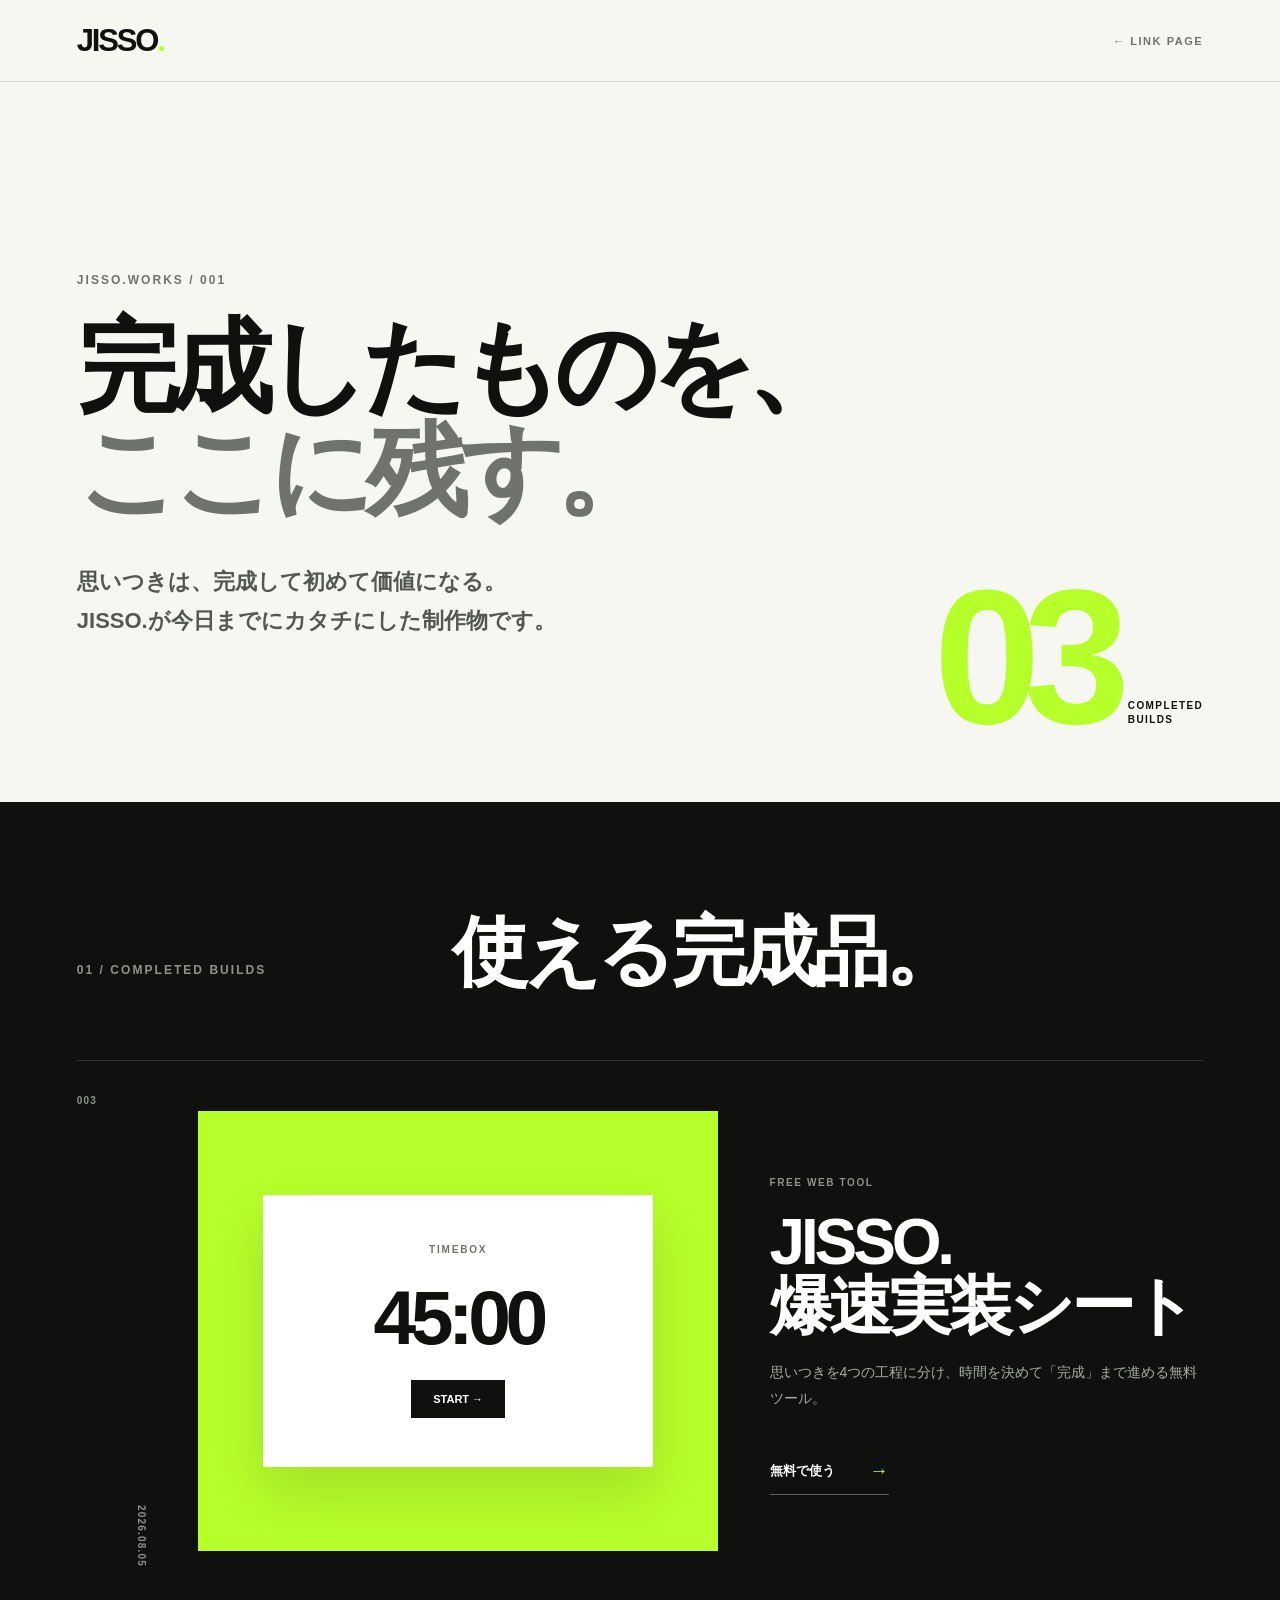
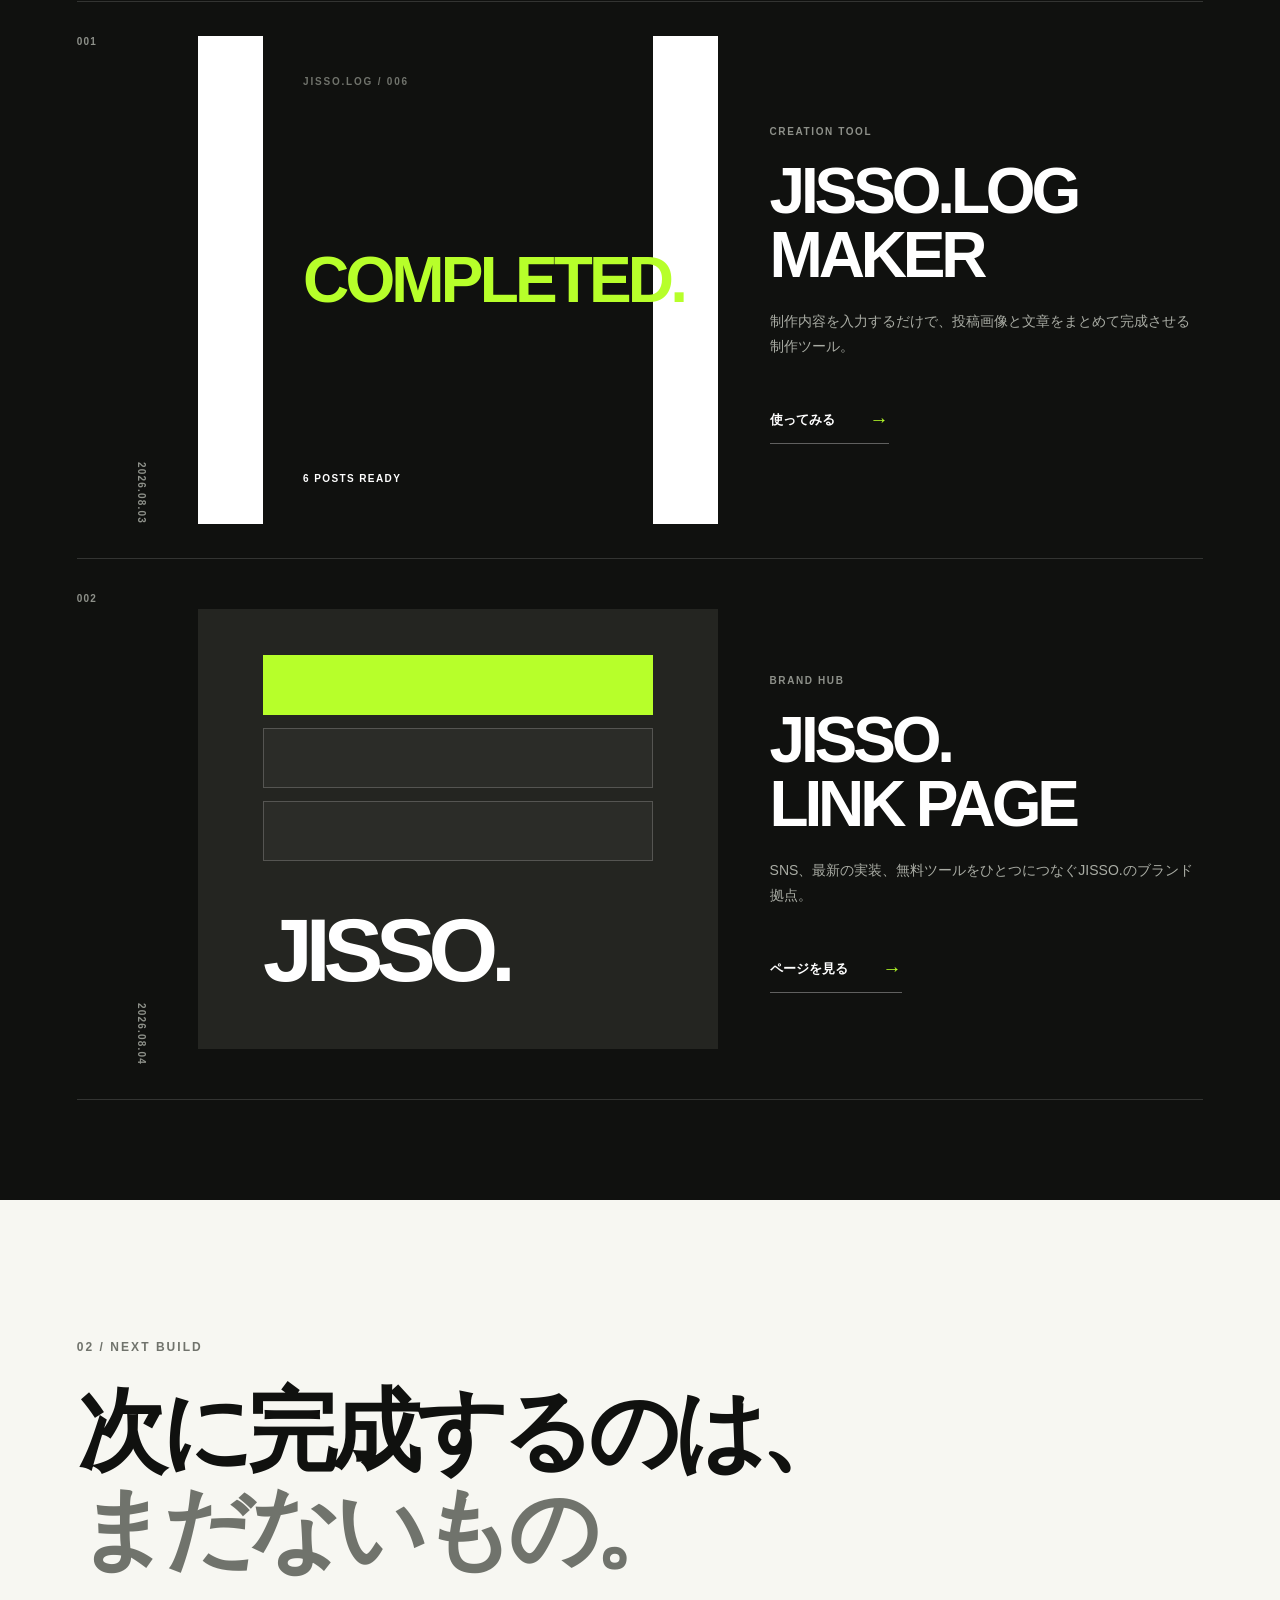
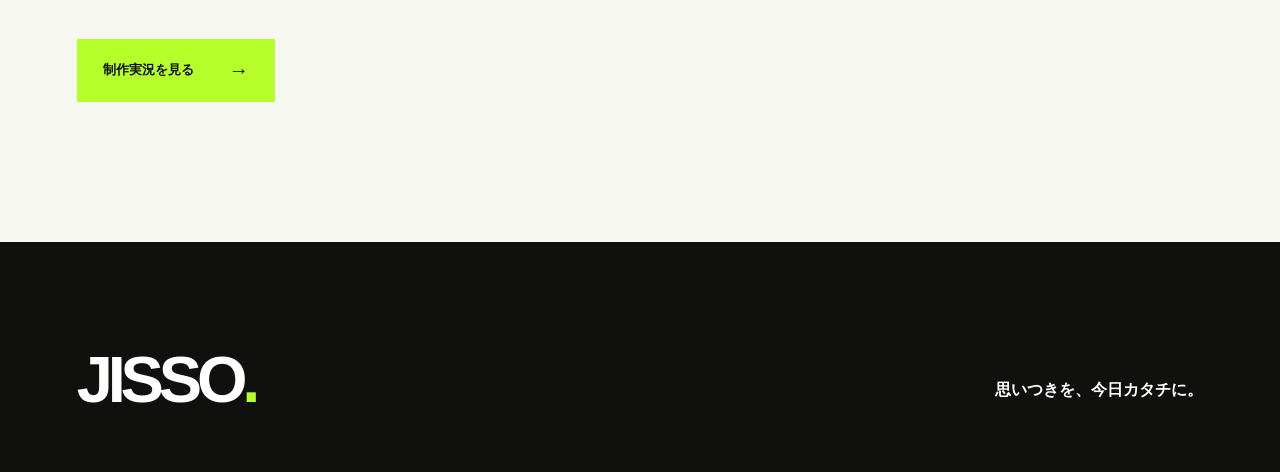
==== works/index.html @ 5e2a34ec "Add files via upload Fix JISSO.WORKS folder structure" ====
<!doctype html>
<html lang="ja">
<head>
  <meta charset="utf-8">
  <meta name="viewport" content="width=device-width,initial-scale=1,viewport-fit=cover">
  <meta name="theme-color" content="#10110f">
  <meta name="description" content="JISSO.が完成させたWebツールと制作物のギャラリー。">
  <title>JISSO.WORKS｜完成ギャラリー</title>
  <link rel="icon" href="../assets/jisso-icon.svg">
  <link rel="stylesheet" href="style.css">
</head>
<body>
  <header class="nav">
    <a class="brand" href="../" aria-label="JISSO.トップへ">JISSO<span>.</span></a>
    <a class="back" href="../">← LINK PAGE</a>
  </header>

  <main>
    <section class="hero">
      <p class="eyebrow">JISSO.WORKS / 001</p>
      <h1>完成したものを、<br><span>ここに残す。</span></h1>
      <p class="lead">思いつきは、完成して初めて価値になる。<br>JISSO.が今日までにカタチにした制作物です。</p>
      <div class="count"><strong>03</strong><span>COMPLETED<br>BUILDS</span></div>
    </section>

    <section class="works" aria-labelledby="works-title">
      <div class="section-head">
        <p>01 / COMPLETED BUILDS</p>
        <h2 id="works-title">使える完成品。</h2>
      </div>

      <div class="work-list">
        <article class="work-card featured">
          <a class="card-link" href="../free/bakusoku-sheet/" aria-label="JISSO.爆速実装シートを使う">
            <div class="meta"><span>003</span><time datetime="2026-08-05">2026.08.05</time></div>
            <div class="visual visual-sheet" aria-hidden="true">
              <div class="mini-window"><small>TIMEBOX</small><strong>45:00</strong><i>START →</i></div>
            </div>
            <div class="copy">
              <p>FREE WEB TOOL</p>
              <h3>JISSO.<br>爆速実装シート</h3>
              <p class="description">思いつきを4つの工程に分け、時間を決めて「完成」まで進める無料ツール。</p>
              <span class="action">無料で使う <b>→</b></span>
            </div>
          </a>
        </article>

        <article class="work-card">
          <a class="card-link" href="../tools/jisso-log-maker/" aria-label="JISSO.LOG MAKERを使う">
            <div class="meta"><span>001</span><time datetime="2026-08-03">2026.08.03</time></div>
            <div class="visual visual-log" aria-hidden="true">
              <div class="log-card"><small>JISSO.LOG / 006</small><strong>COMPLETED.</strong><i>6 POSTS READY</i></div>
            </div>
            <div class="copy">
              <p>CREATION TOOL</p>
              <h3>JISSO.LOG<br>MAKER</h3>
              <p class="description">制作内容を入力するだけで、投稿画像と文章をまとめて完成させる制作ツール。</p>
              <span class="action">使ってみる <b>→</b></span>
            </div>
          </a>
        </article>

        <article class="work-card dark">
          <a class="card-link" href="../" aria-label="JISSO.リンクページを見る">
            <div class="meta"><span>002</span><time datetime="2026-08-04">2026.08.04</time></div>
            <div class="visual visual-link" aria-hidden="true">
              <div class="link-stack"><i></i><i></i><i></i><strong>JISSO.</strong></div>
            </div>
            <div class="copy">
              <p>BRAND HUB</p>
              <h3>JISSO.<br>LINK PAGE</h3>
              <p class="description">SNS、最新の実装、無料ツールをひとつにつなぐJISSO.のブランド拠点。</p>
              <span class="action">ページを見る <b>→</b></span>
            </div>
          </a>
        </article>
      </div>
    </section>

    <section class="next">
      <p>02 / NEXT BUILD</p>
      <h2>次に完成するのは、<br><span>まだないもの。</span></h2>
      <a href="https://www.threads.com/@jisso.jp" target="_blank" rel="noopener noreferrer">制作実況を見る <b>→</b></a>
    </section>
  </main>

  <footer><strong>JISSO<span>.</span></strong><p>思いつきを、今日カタチに。</p></footer>
</body>
</html>
---- works/style.css ----
:root{--ink:#10110f;--lime:#b7ff2a;--paper:#f7f7f2;--gray:#70736c;--line:#d7d8d1}*{box-sizing:border-box}html{scroll-behavior:smooth}body{margin:0;background:var(--paper);color:var(--ink);font-family:Inter,"Noto Sans JP",Arial,sans-serif;-webkit-font-smoothing:antialiased}.nav{height:82px;padding:0 clamp(24px,6vw,92px);display:flex;align-items:center;justify-content:space-between;border-bottom:1px solid var(--line)}.brand{color:var(--ink);font-size:31px;font-weight:900;letter-spacing:-.07em;text-decoration:none}.brand span,footer span{color:var(--lime)}.back{color:var(--gray);font-size:11px;font-weight:850;letter-spacing:.14em;text-decoration:none}.hero{min-height:720px;padding:110px clamp(24px,6vw,92px) 80px;position:relative;display:flex;flex-direction:column;justify-content:center;overflow:hidden}.eyebrow,.section-head>p,.next>p{font-size:12px;font-weight:850;letter-spacing:.17em;color:var(--gray);margin:0 0 28px}.hero h1{font-size:clamp(58px,8vw,118px);line-height:1.02;letter-spacing:-.075em;margin:0}.hero h1 span{color:var(--gray)}.lead{font-size:clamp(16px,2vw,22px);font-weight:600;line-height:1.8;color:#555850;margin:38px 0 0}.count{position:absolute;right:clamp(24px,6vw,92px);bottom:75px;display:flex;align-items:flex-end;gap:15px}.count strong{font-size:clamp(90px,15vw,210px);line-height:.73;letter-spacing:-.09em;color:var(--lime)}.count span{font-size:10px;font-weight:900;line-height:1.4;letter-spacing:.14em}.works{background:var(--ink);color:#fff;padding:100px clamp(24px,6vw,92px)}.section-head{display:grid;grid-template-columns:1fr 2fr;align-items:end;margin-bottom:55px}.section-head>p{color:#90938b}.section-head h2{font-size:clamp(42px,6vw,76px);letter-spacing:-.06em;margin:0}.work-list{border-top:1px solid #ffffff25}.work-card{border-bottom:1px solid #ffffff25}.card-link{min-height:540px;padding:34px 0;display:grid;grid-template-columns:70px minmax(280px,1.2fr) minmax(320px,1fr);gap:clamp(25px,4vw,70px);align-items:center;color:#fff;text-decoration:none}.meta{height:100%;display:flex;flex-direction:column;justify-content:space-between;color:#8e918a;font-size:10px;font-weight:800;letter-spacing:.12em}.meta time{writing-mode:vertical-rl}.visual{min-height:440px;display:grid;place-items:center;overflow:hidden;transition:transform .3s ease}.card-link:hover .visual{transform:translateY(-7px)}.visual-sheet{background:var(--lime)}.mini-window{width:75%;height:62%;background:#fff;color:var(--ink);padding:40px;display:flex;flex-direction:column;align-items:center;justify-content:center;box-shadow:0 25px 50px #10110f20}.mini-window small,.log-card small{font-size:10px;font-weight:900;letter-spacing:.18em;color:var(--gray)}.mini-window strong{font-size:clamp(50px,6vw,88px);letter-spacing:-.07em;margin:18px 0}.mini-window i{font-style:normal;background:var(--ink);color:#fff;padding:13px 22px;font-size:11px;font-weight:900}.visual-log{background:#fff}.log-card{width:75%;aspect-ratio:4/5;background:var(--ink);padding:40px;display:flex;flex-direction:column;justify-content:space-between}.log-card strong{font-size:clamp(35px,5vw,67px);letter-spacing:-.06em;color:var(--lime)}.log-card i{font-style:normal;font-size:10px;font-weight:900;letter-spacing:.14em;color:#fff}.visual-link{background:#242521}.link-stack{width:75%;display:flex;flex-direction:column;gap:13px}.link-stack i{height:60px;border:1px solid #ffffff32;background:#ffffff08}.link-stack i:first-child{background:var(--lime);border:0}.link-stack strong{font-size:clamp(55px,7vw,100px);letter-spacing:-.08em;margin-top:25px}.copy>p:first-child{font-size:10px;font-weight:900;letter-spacing:.16em;color:#8e918a}.copy h3{font-size:clamp(40px,5vw,68px);line-height:1;letter-spacing:-.065em;margin:22px 0}.description{max-width:480px;color:#a9aca4;font-size:14px;line-height:1.8}.action{display:inline-flex;gap:35px;align-items:center;margin-top:35px;padding-bottom:12px;border-bottom:1px solid #ffffff55;font-size:13px;font-weight:900}.action b{color:var(--lime);font-size:19px}.next{padding:140px clamp(24px,6vw,92px)}.next h2{font-size:clamp(48px,7vw,98px);line-height:1.1;letter-spacing:-.065em;margin:0}.next h2 span{color:var(--gray)}.next a{display:inline-flex;align-items:center;gap:35px;margin-top:60px;background:var(--lime);color:var(--ink);padding:20px 26px;text-decoration:none;font-size:13px;font-weight:900}.next a b{font-size:20px}footer{min-height:230px;background:var(--ink);color:#fff;padding:55px clamp(24px,6vw,92px);display:flex;align-items:flex-end;justify-content:space-between}footer strong{font-size:65px;letter-spacing:-.08em}footer p{font-weight:800}@media(max-width:800px){.nav{height:68px}.hero{min-height:670px;padding-top:95px;justify-content:flex-start}.hero h1{font-size:56px}.lead br{display:none}.count{right:24px;bottom:65px}.count strong{font-size:110px}.section-head{display:block}.section-head h2{margin-top:15px}.works{padding-top:75px;padding-bottom:75px}.card-link{min-height:auto;grid-template-columns:35px 1fr;gap:16px 15px;padding:30px 0}.meta{grid-row:1 / span 2}.visual{min-height:320px}.copy{grid-column:2}.copy h3{font-size:43px}.description{font-size:13px}.next{padding-top:100px;padding-bottom:100px}.next h2{font-size:52px}footer{min-height:200px;display:block}footer p{margin-top:30px}}
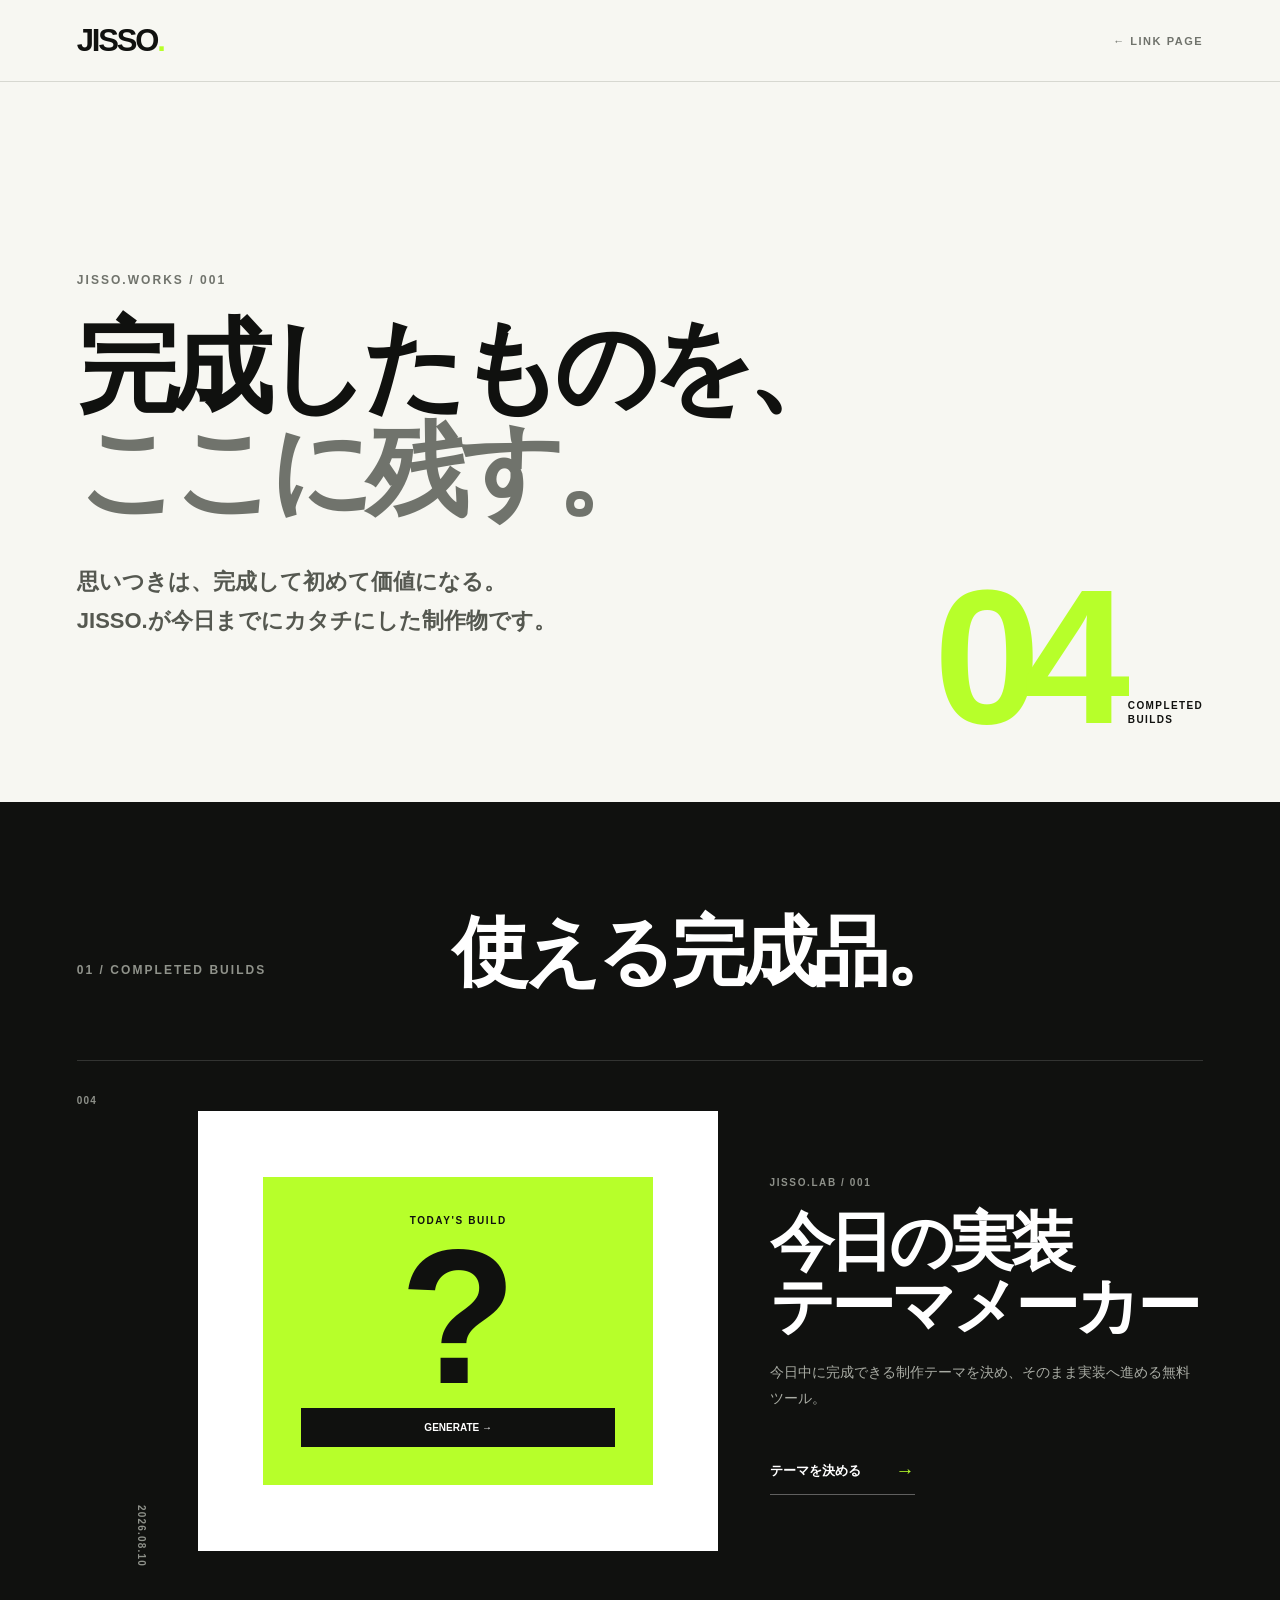
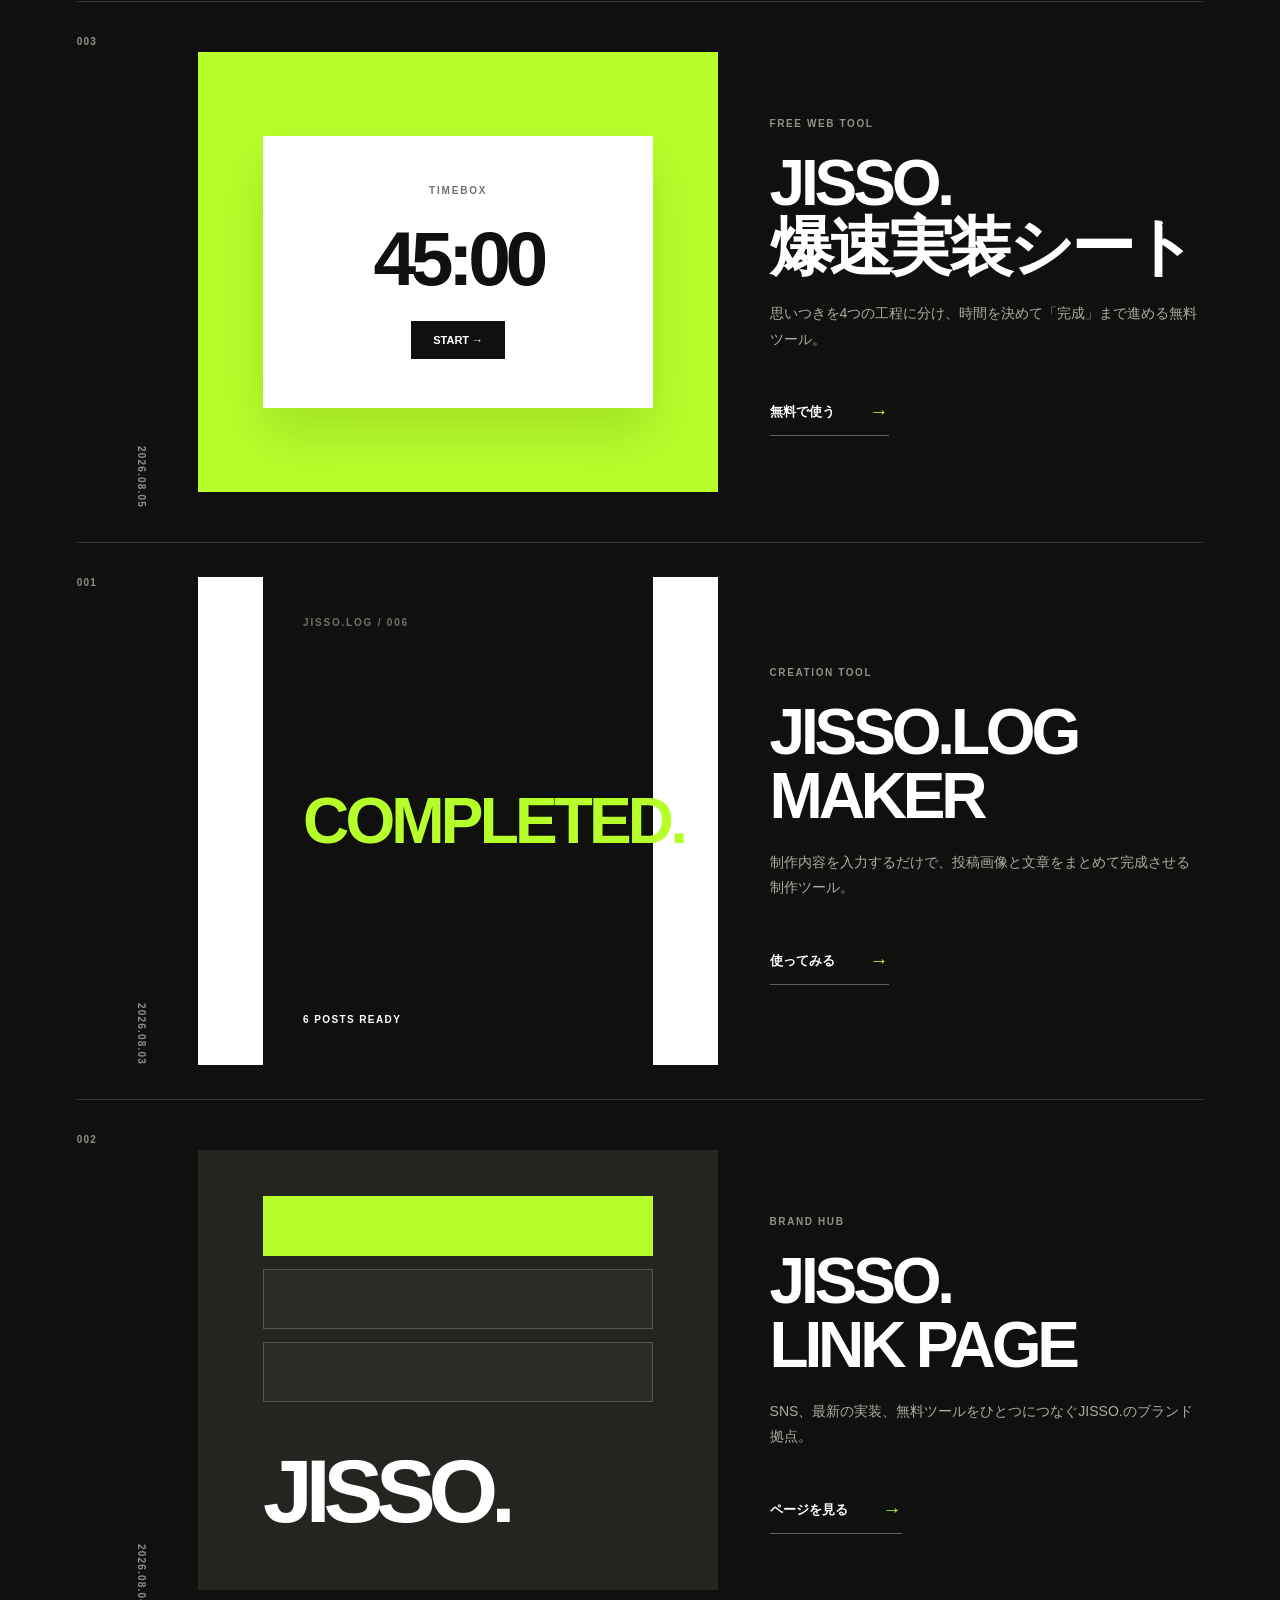
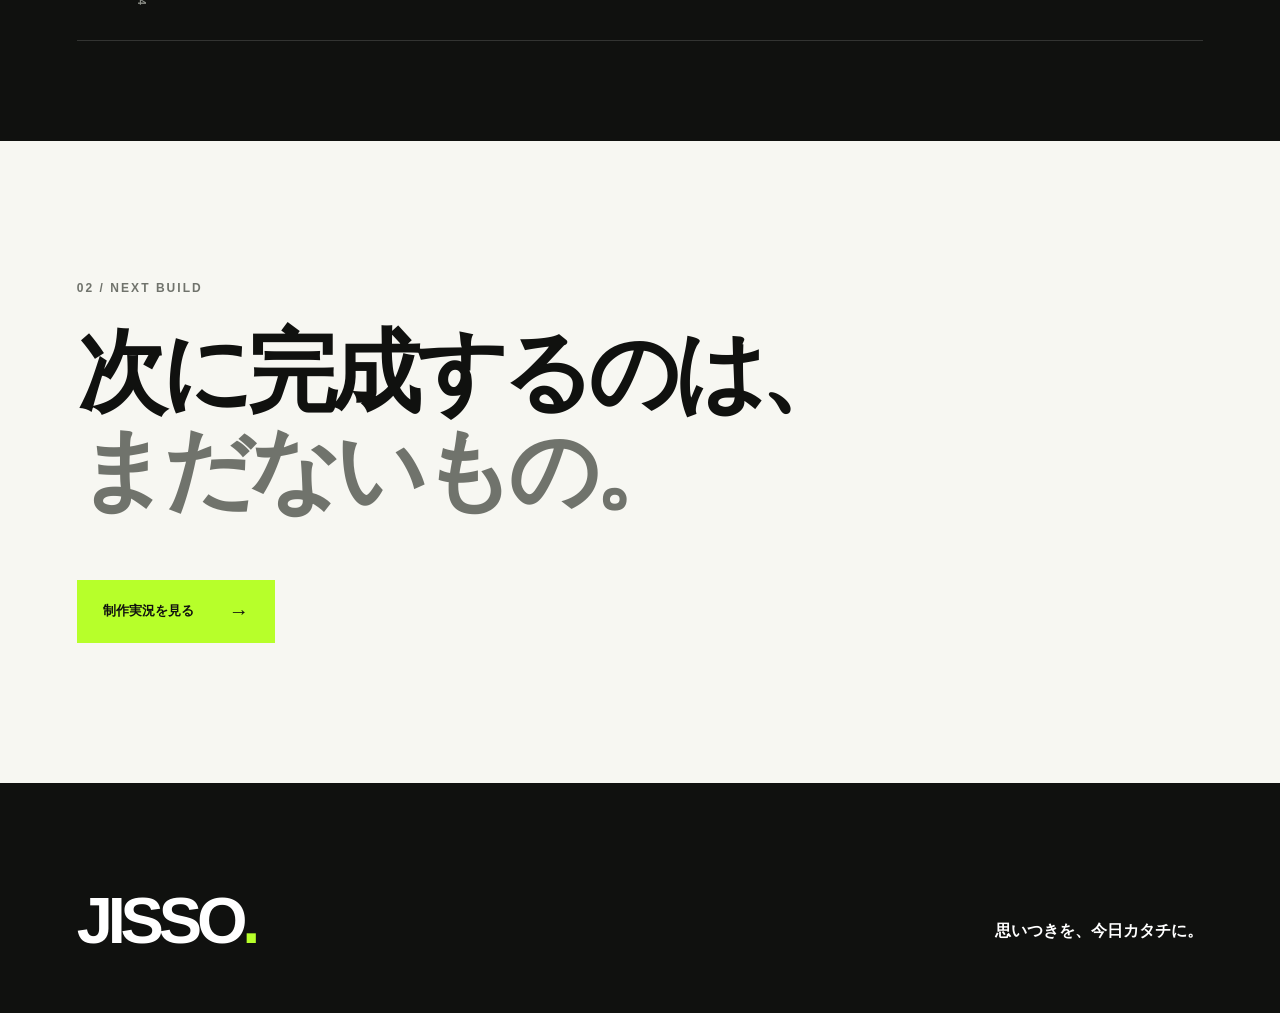
==== commit bc810c9a: "Add idea maker to JISSO.WORKS" ====
--- a/works/index.html
+++ b/works/index.html
@@ -8,6 +8,7 @@
   <title>JISSO.WORKS｜完成ギャラリー</title>
   <link rel="icon" href="../assets/jisso-icon.svg">
   <link rel="stylesheet" href="style.css">
+  <link rel="stylesheet" href="lab-card.css">
 </head>
 <body>
   <header class="nav">
@@ -20,7 +21,7 @@
       <p class="eyebrow">JISSO.WORKS / 001</p>
       <h1>完成したものを、<br><span>ここに残す。</span></h1>
       <p class="lead">思いつきは、完成して初めて価値になる。<br>JISSO.が今日までにカタチにした制作物です。</p>
-      <div class="count"><strong>03</strong><span>COMPLETED<br>BUILDS</span></div>
+      <div class="count"><strong>04</strong><span>COMPLETED<br>BUILDS</span></div>
     </section>
 
     <section class="works" aria-labelledby="works-title">
@@ -30,6 +31,21 @@
       </div>
 
       <div class="work-list">
+        <article class="work-card featured">
+          <a class="card-link" href="../lab/idea-maker/" aria-label="今日の実装テーマメーカーを使う">
+            <div class="meta"><span>004</span><time datetime="2026-08-10">2026.08.10</time></div>
+            <div class="visual visual-idea" aria-hidden="true">
+              <div class="idea-card"><small>TODAY'S BUILD</small><strong>?</strong><i>GENERATE →</i></div>
+            </div>
+            <div class="copy">
+              <p>JISSO.LAB / 001</p>
+              <h3>今日の実装<br>テーマメーカー</h3>
+              <p class="description">今日中に完成できる制作テーマを決め、そのまま実装へ進める無料ツール。</p>
+              <span class="action">テーマを決める <b>→</b></span>
+            </div>
+          </a>
+        </article>
+
         <article class="work-card featured">
           <a class="card-link" href="../free/bakusoku-sheet/" aria-label="JISSO.爆速実装シートを使う">
             <div class="meta"><span>003</span><time datetime="2026-08-05">2026.08.05</time></div>
--- a/works/lab-card.css
+++ b/works/lab-card.css
@@ -0,0 +1,5 @@
+.visual-idea{background:#fff}
+.idea-card{width:75%;height:70%;background:var(--lime);color:var(--ink);padding:38px;display:flex;flex-direction:column;align-items:center;justify-content:space-between}
+.idea-card small{font-size:10px;font-weight:900;letter-spacing:.16em}
+.idea-card strong{font-size:clamp(110px,15vw,210px);line-height:.75}
+.idea-card i{width:100%;background:var(--ink);color:#fff;padding:14px;text-align:center;font-style:normal;font-size:10px;font-weight:900}
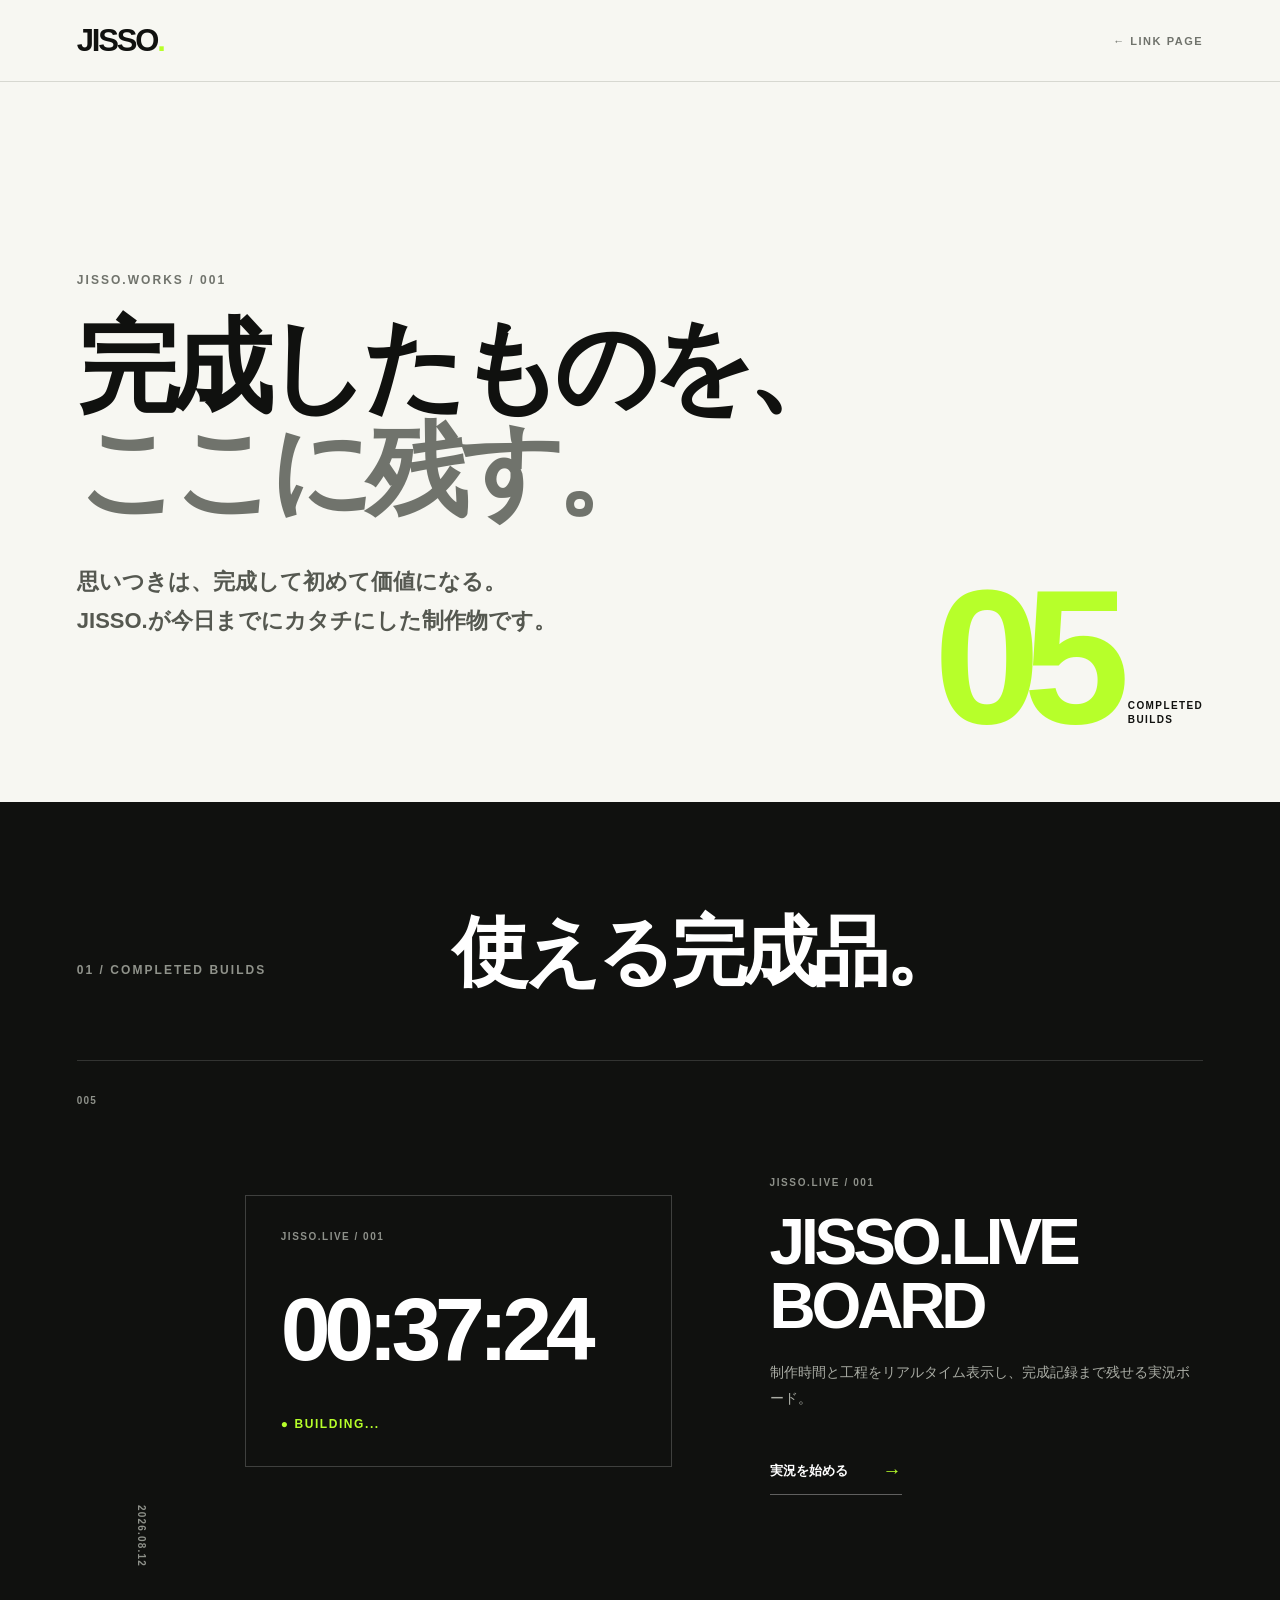
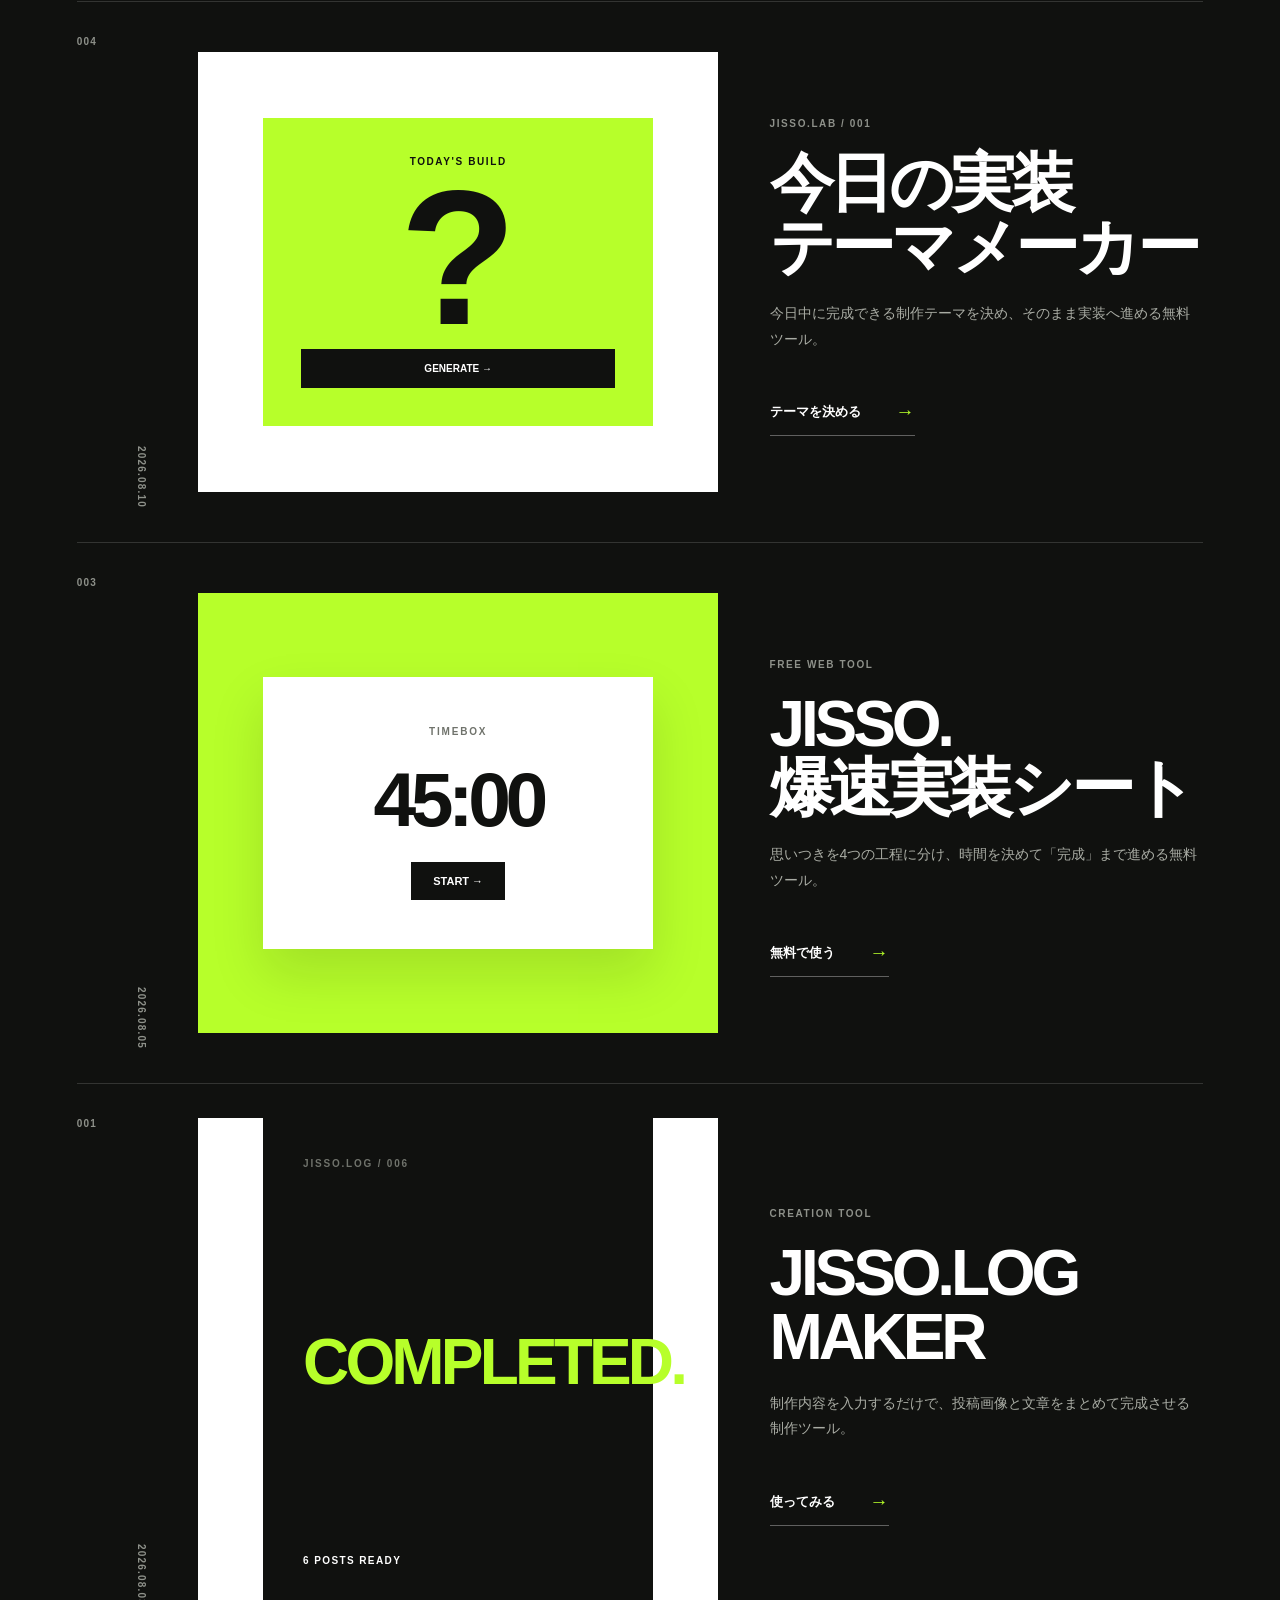
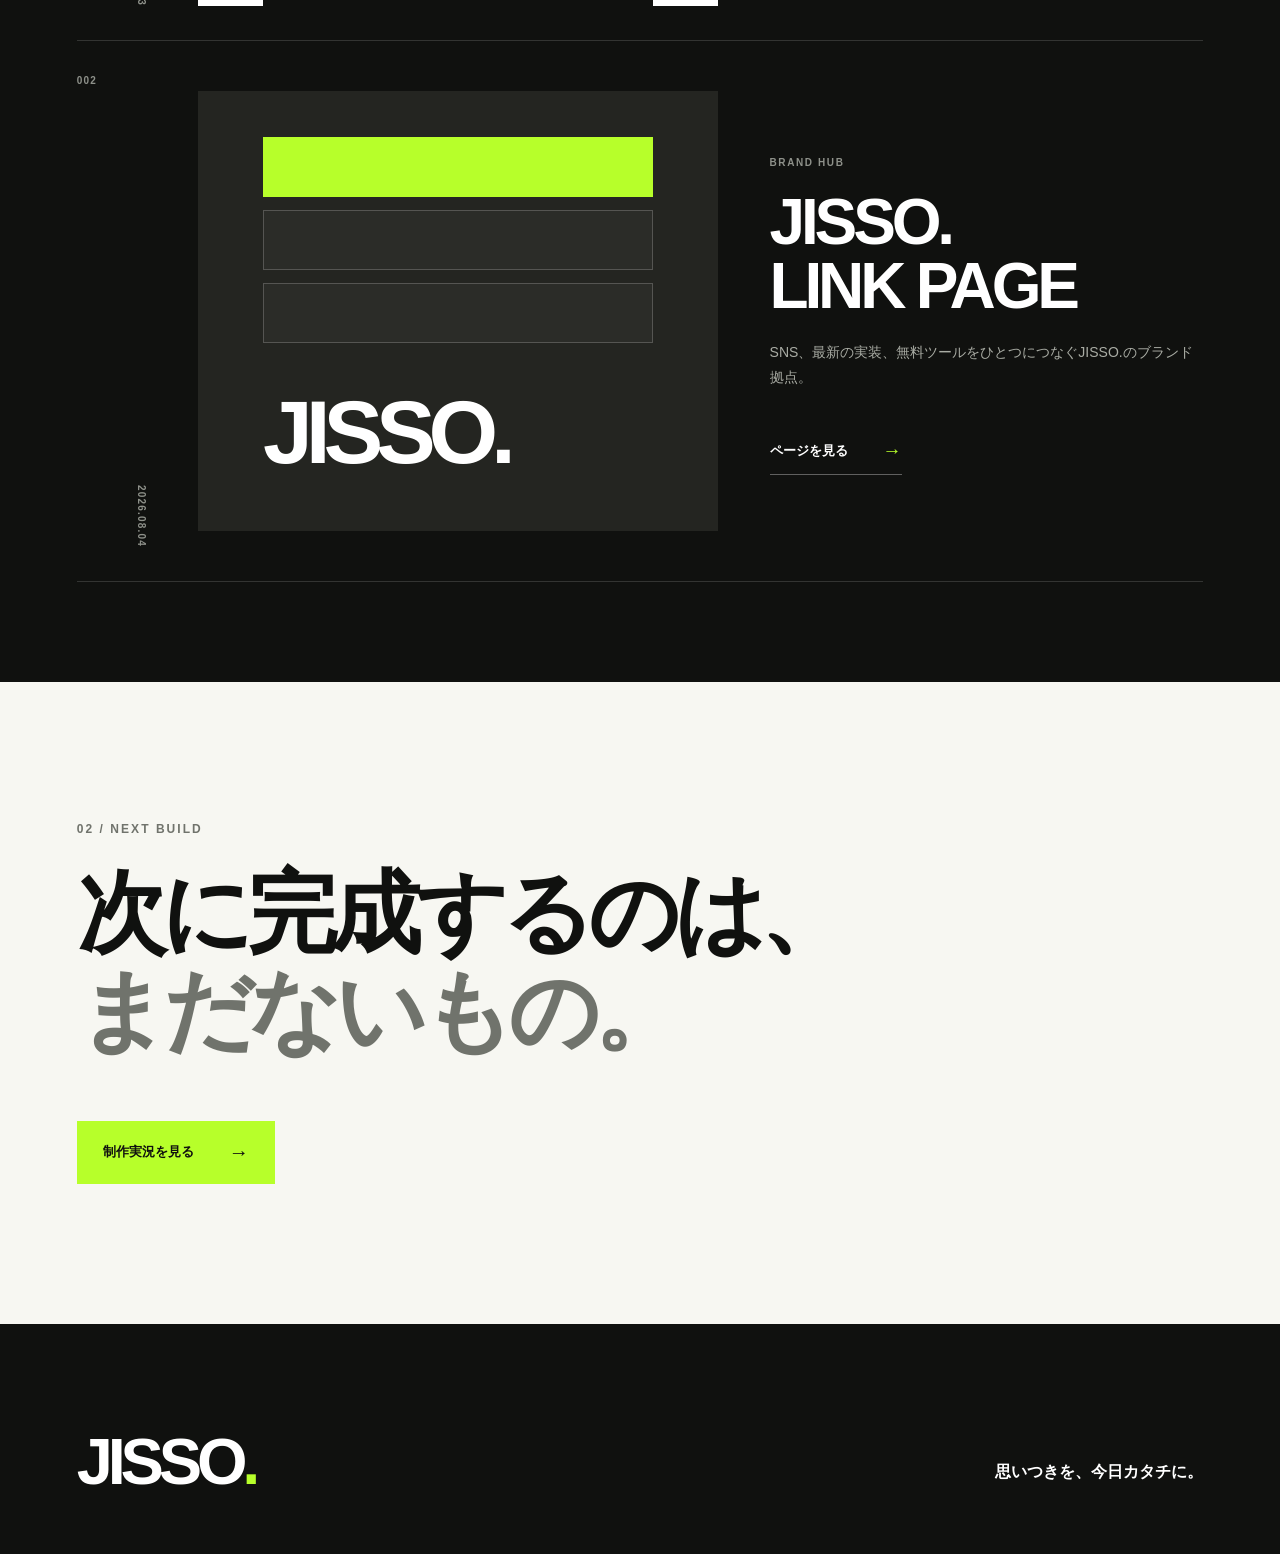
==== commit 1eceeca5: "Add LIVE BOARD to JISSO.WORKS" ====
--- a/works/index.html
+++ b/works/index.html
@@ -9,6 +9,7 @@
   <link rel="icon" href="../assets/jisso-icon.svg">
   <link rel="stylesheet" href="style.css">
   <link rel="stylesheet" href="lab-card.css">
+  <link rel="stylesheet" href="live-card.css">
 </head>
 <body>
   <header class="nav">
@@ -21,7 +22,7 @@
       <p class="eyebrow">JISSO.WORKS / 001</p>
       <h1>完成したものを、<br><span>ここに残す。</span></h1>
       <p class="lead">思いつきは、完成して初めて価値になる。<br>JISSO.が今日までにカタチにした制作物です。</p>
-      <div class="count"><strong>04</strong><span>COMPLETED<br>BUILDS</span></div>
+      <div class="count"><strong>05</strong><span>COMPLETED<br>BUILDS</span></div>
     </section>
 
     <section class="works" aria-labelledby="works-title">
@@ -31,6 +32,21 @@
       </div>
 
       <div class="work-list">
+        <article class="work-card featured">
+          <a class="card-link" href="../live/board/" aria-label="JISSO.LIVE BOARDを使う">
+            <div class="meta"><span>005</span><time datetime="2026-08-12">2026.08.12</time></div>
+            <div class="visual visual-live" aria-hidden="true">
+              <div class="live-card"><small>JISSO.LIVE / 001</small><strong>00:37:24</strong><i>● BUILDING...</i></div>
+            </div>
+            <div class="copy">
+              <p>JISSO.LIVE / 001</p>
+              <h3>JISSO.LIVE<br>BOARD</h3>
+              <p class="description">制作時間と工程をリアルタイム表示し、完成記録まで残せる実況ボード。</p>
+              <span class="action">実況を始める <b>→</b></span>
+            </div>
+          </a>
+        </article>
+
         <article class="work-card featured">
           <a class="card-link" href="../lab/idea-maker/" aria-label="今日の実装テーマメーカーを使う">
             <div class="meta"><span>004</span><time datetime="2026-08-10">2026.08.10</time></div>
--- a/works/live-card.css
+++ b/works/live-card.css
@@ -0,0 +1,5 @@
+.visual-live{background:var(--ink)}
+.live-card{width:82%;height:62%;border:1px solid #ffffff32;padding:35px;color:#fff;display:flex;flex-direction:column;justify-content:space-between}
+.live-card small{font-size:10px;font-weight:900;letter-spacing:.15em;color:#8e918a}
+.live-card strong{font-size:clamp(45px,7vw,90px);letter-spacing:-.07em;font-variant-numeric:tabular-nums}
+.live-card i{font-style:normal;color:var(--lime);font-size:12px;font-weight:900;letter-spacing:.13em}
